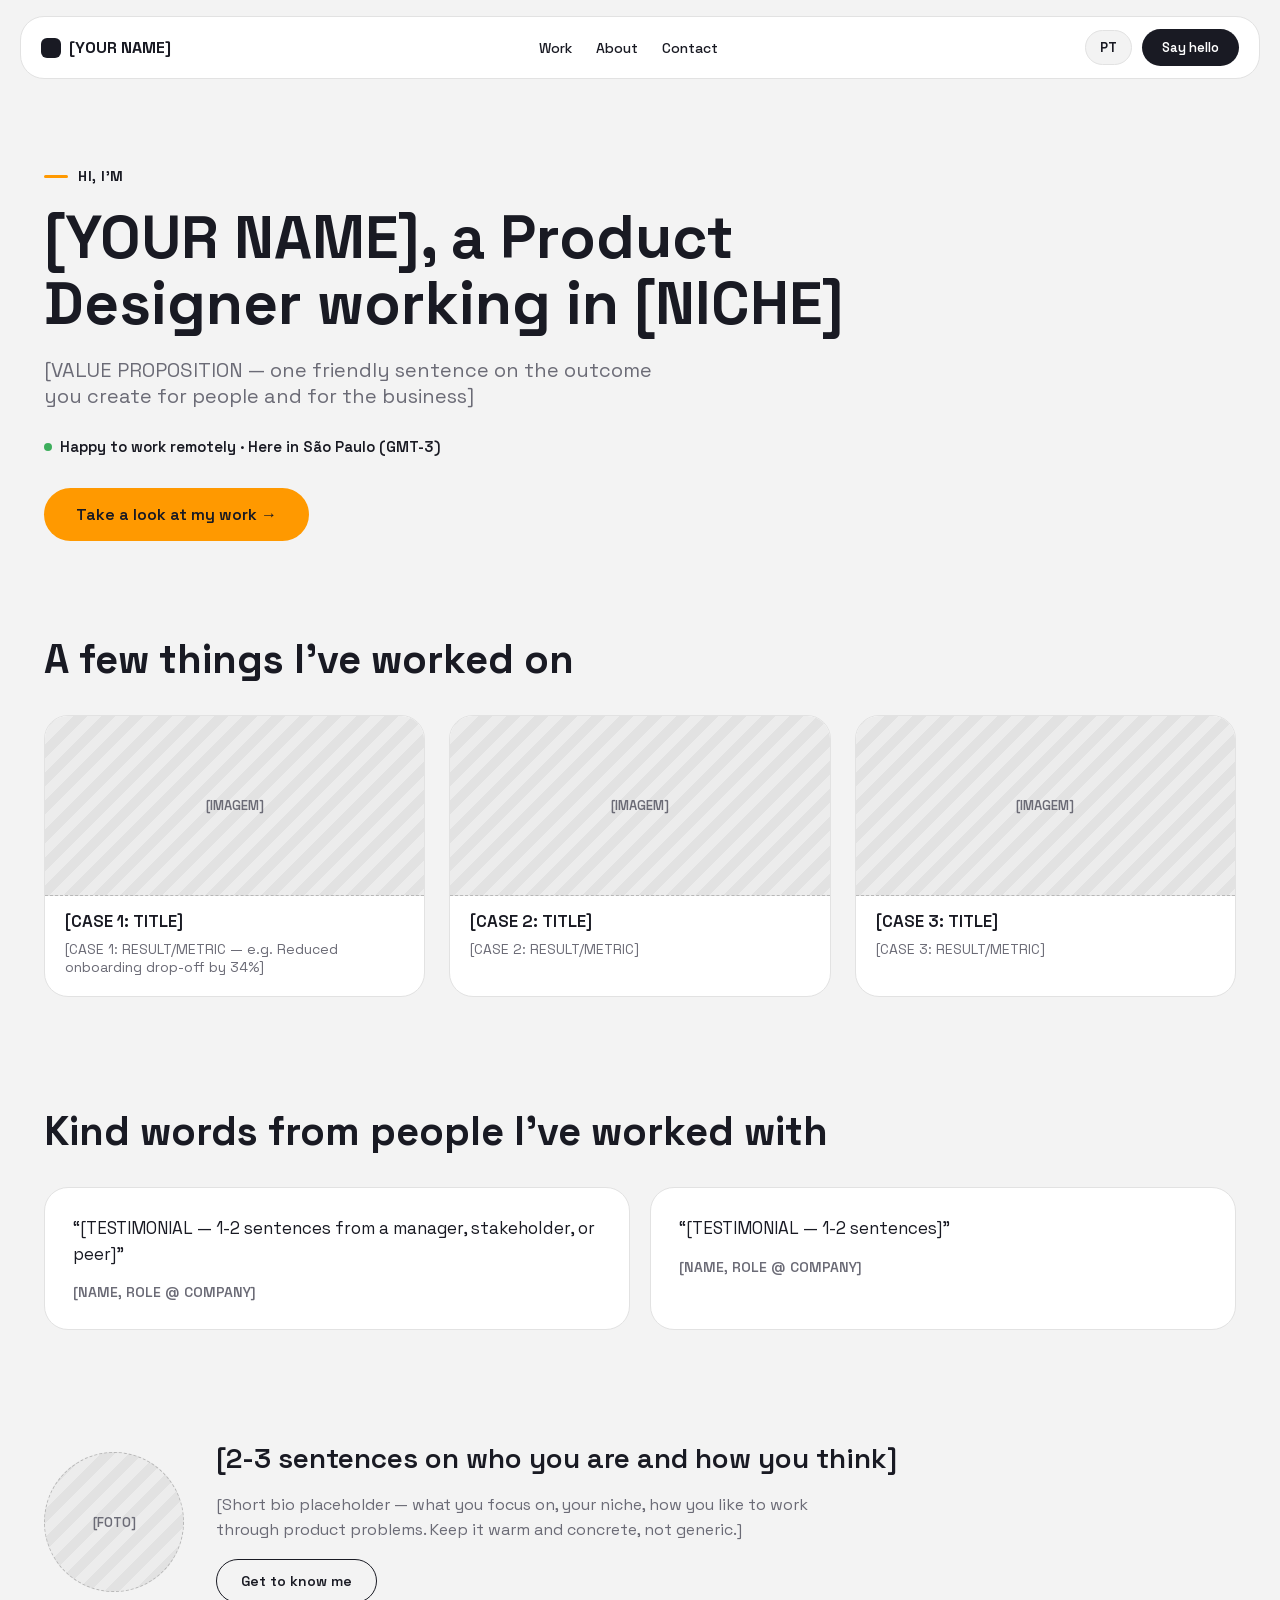
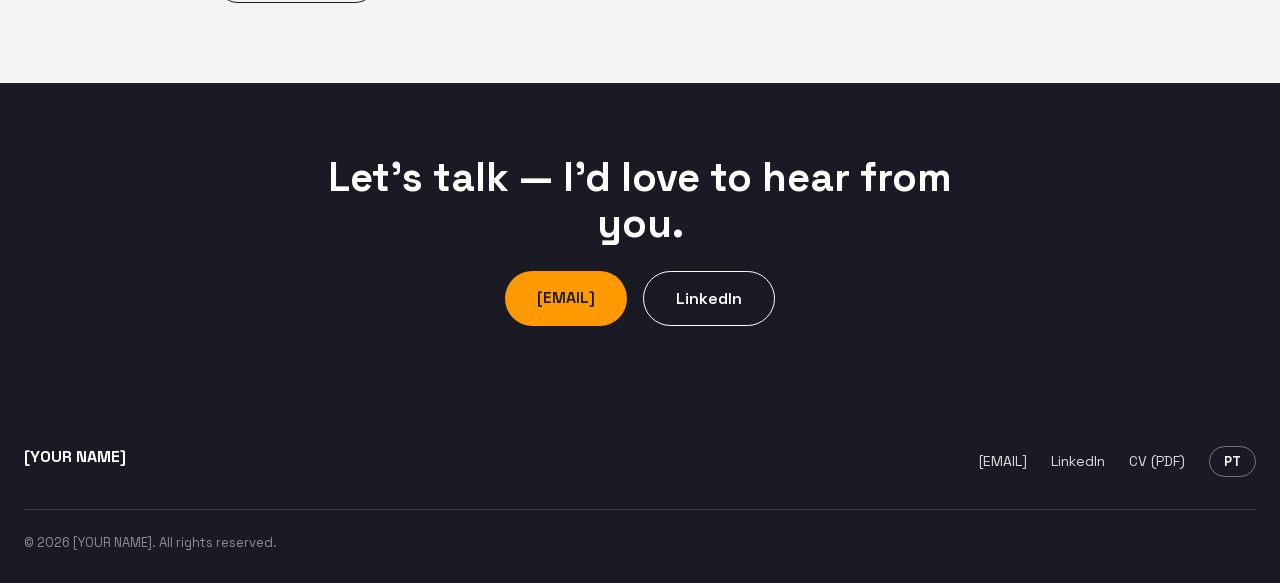
==== index.html @ 9827d55c "Cria o site do portfólio: Home, Work, About, Case Study e Contact Site bilíngue (EN/PT) em HTML/CSS/" ====
<!-- @dsCard group="Pages" -->
<!DOCTYPE html>
<html lang="pt-BR">
<head>
<meta charset="UTF-8">
<meta name="viewport" content="width=device-width, initial-scale=1">
<meta name="description" content="[YOUR NAME] — Product Designer portfolio: case studies, decisions, and results.">
<meta property="og:type" content="website">
<meta property="og:title" content="[YOUR NAME] — Product Designer">
<meta property="og:description" content="[YOUR NAME] — Product Designer portfolio: case studies, decisions, and results.">
<link rel="icon" type="image/svg+xml" href="data:image/svg+xml,%3Csvg xmlns='http://www.w3.org/2000/svg' viewBox='0 0 32 32'%3E%3Crect width='32' height='32' rx='8' fill='%23191A23'/%3E%3C/svg%3E">
<title>Home</title>
<style>
  @font-face {
    font-family: 'Space Grotesk';
    font-style: normal;
    font-weight: 300 700;
    font-display: swap;
    src: url('fonts/SpaceGrotesk-Variable.woff2') format('woff2');
  }
  @font-face {
    font-family: 'Material Symbols Rounded';
    font-style: normal;
    font-weight: 400;
    font-display: swap;
    src: url('fonts/MaterialSymbolsRounded-Outline.woff2') format('woff2');
  }
  .material-symbols-rounded {
    font-family: 'Material Symbols Rounded'; font-weight: normal; font-style: normal;
    display: inline-block; line-height: 1; letter-spacing: normal; text-transform: none;
    white-space: nowrap; word-wrap: normal; direction: ltr; vertical-align: middle;
  }
  :root {
    --color-accent: #FF9900;
    --color-accent-hover: #E68A00;
    --color-dark: #191A23;
    --color-dark-soft: #2B2C38;
    --color-light: #F3F3F3;
    --color-white: #FFFFFF;
    --color-text: #191A23;
    --color-text-muted: #6B6B76;
    --color-border: #E2E2E2;
    --color-success: #3DAE5C;
    --font-family: 'Space Grotesk', sans-serif;

    --text-h1: 700 60px/1.1 var(--font-family);
    --text-h2: 700 40px/1.15 var(--font-family);
    --text-h3: 600 28px/1.2 var(--font-family);
    --text-h4: 600 20px/1.3 var(--font-family);
    --text-h1-mobile: 700 32px/1.15 var(--font-family);
    --text-h2-mobile: 700 28px/1.2 var(--font-family);

    --radius-md: 14px;
    --radius-lg: 24px;
    --radius-full: 999px;

    --shadow-sm: 0 2px 8px rgba(25, 26, 35, 0.06);
    --shadow-md: 0 8px 24px rgba(25, 26, 35, 0.1);
    --shadow-lg: 0 16px 40px rgba(25, 26, 35, 0.16);

    --duration-fast: 120ms;
    --duration-base: 220ms;
    --ease-out: cubic-bezier(0.16, 1, 0.3, 1);
    --ease-in-out: cubic-bezier(0.65, 0, 0.35, 1);
  }
  * { box-sizing: border-box; }
  body { margin: 0; font-family: var(--font-family); color: var(--color-text); background: var(--color-light); -webkit-font-smoothing: antialiased; }
  a { color: var(--color-dark); }
  a:hover { color: var(--color-dark-soft); text-decoration-line: underline; text-decoration-thickness: 2px; text-underline-offset: 3px; text-decoration-color: var(--color-accent); }
  a:focus-visible, button:focus-visible { outline: 2px solid var(--color-accent); outline-offset: 2px; }

  .skip-link {
    position: absolute; left: -9999px; top: 0; z-index: 999;
    background: var(--color-accent); color: var(--color-dark);
    padding: 12px 20px; font-weight: 700; border-radius: 0 0 12px 0;
  }
  .skip-link:focus { left: 0; }

  #root { min-height: 100vh; }

  .site-header { position: sticky; top: 0; z-index: 50; padding: 16px 20px 0; background: var(--color-light); }
  .navbar {
    display: flex; align-items: center; justify-content: space-between; flex-wrap: wrap; gap: 12px;
    max-width: 1240px; margin: 0 auto; padding: 12px 20px; border-radius: var(--radius-lg);
    border: 1px solid var(--color-border); background: var(--color-white);
  }
  .logo { font-weight: 700; font-size: 16px; text-decoration: none; display: flex; align-items: center; gap: 8px; color: var(--color-dark); }
  .logo:hover { color: var(--color-dark); text-decoration: none; }
  .logo-mark { width: 20px; height: 20px; background: var(--color-dark); border-radius: 6px; display: inline-block; }
  .nav-links { display: flex; flex-wrap: wrap; gap: 24px; list-style: none; margin: 0; padding: 0; }
  .nav-links a { text-decoration: none; font-size: 14px; font-weight: 500; color: var(--color-text); }
  .navbar-actions { display: flex; align-items: center; gap: 10px; }
  .lang-toggle {
    background: var(--color-light); border: 1px solid var(--color-border); color: var(--color-dark);
    font-weight: 700; font-size: 13px; padding: 8px 14px; border-radius: var(--radius-full);
    cursor: pointer; font-family: var(--font-family);
    transition: background-color var(--duration-fast) var(--ease-out), transform var(--duration-fast) var(--ease-out), box-shadow var(--duration-fast) var(--ease-out);
  }
  .lang-toggle:hover { background: var(--color-border); transform: translateY(-2px); box-shadow: var(--shadow-md); }
  .lang-toggle:active { transform: translateY(0) scale(0.97); box-shadow: var(--shadow-sm); }
  .cta-btn {
    background: var(--color-dark); color: var(--color-white); font-weight: 600; font-size: 13px;
    padding: 10px 20px; border-radius: var(--radius-full); text-decoration: none; white-space: nowrap;
    transition: background-color var(--duration-fast) var(--ease-out), transform var(--duration-fast) var(--ease-out), box-shadow var(--duration-fast) var(--ease-out);
  }
  .cta-btn:hover { background: var(--color-dark-soft); transform: translateY(-2px); box-shadow: var(--shadow-md); color: var(--color-white); text-decoration: none; }
  .cta-btn:active { transform: translateY(0) scale(0.97); box-shadow: var(--shadow-sm); }

  .menu-btn {
    display: flex; align-items: center; justify-content: center; width: 36px; height: 36px;
    border-radius: var(--radius-full); border: none; background: var(--color-light); cursor: pointer;
    transition: background-color var(--duration-fast) var(--ease-out), transform var(--duration-fast) var(--ease-out);
  }
  .menu-btn:hover { background: var(--color-border); transform: translateY(-2px); }
  .menu-btn:active { transform: translateY(0) scale(0.97); }
  .menu-btn .material-symbols-rounded { font-size: 22px; }
  .navbar-actions .menu-btn { display: none; }

  .mobile-drawer {
    position: fixed; inset: 0; background: var(--color-white); z-index: 200;
    display: flex; flex-direction: column; padding: 20px;
    transform: translateY(-100%);
    transition: transform var(--duration-base) var(--ease-in-out);
  }
  .mobile-drawer.is-open { transform: translateY(0); }
  .mobile-drawer-head {
    display: flex; align-items: center; justify-content: space-between;
    padding-bottom: 16px; margin-bottom: 12px; border-bottom: 1px solid var(--color-border);
  }
  .mobile-drawer-links { display: flex; flex-direction: column; gap: 2px; }
  .mobile-drawer-links a {
    text-decoration: none; color: var(--color-text); font-size: 18px; font-weight: 600;
    padding: 14px 10px; border-radius: var(--radius-md); transition: background-color var(--duration-fast) var(--ease-out);
  }
  .mobile-drawer-links a:hover { background: var(--color-light); text-decoration: none; color: var(--color-text); }
  .mobile-drawer-links a.active { color: var(--color-accent); }
  .mobile-drawer-lang { align-self: flex-start; margin: 14px 10px 0; }
  .mobile-drawer-cta { margin-top: auto; text-align: center; }

  .ph-box {
    background: repeating-linear-gradient(135deg, #e2e2e2 0 10px, #ececec 10px 20px);
    border: 1px dashed #b8b8b8; color: var(--color-text-muted);
    display: flex; align-items: center; justify-content: center; text-align: center;
    font-size: 13px; font-weight: 600; border-radius: var(--radius-md);
  }

  .hero-section { max-width: 1240px; margin: 0 auto; padding: 88px 24px 64px; display: grid; gap: 20px; }
  .hero-kicker { margin: 0; color: var(--color-dark); font-weight: 700; font-size: 14px; letter-spacing: .04em; text-transform: uppercase; display: flex; align-items: center; gap: 10px; }
  .hero-kicker-bar { width: 24px; height: 3px; border-radius: var(--radius-full); background: var(--color-accent); display: inline-block; }
  .hero-title { margin: 0; font: var(--text-h1); max-width: 820px; }
  .hero-value { margin: 0; font: var(--text-h4); color: var(--color-text-muted); font-weight: 400; max-width: 640px; }
  .hero-availability { margin: 8px 0 0; font-size: 15px; font-weight: 600; color: var(--color-dark); display: flex; align-items: center; gap: 8px; }
  .hero-dot { width: 8px; height: 8px; border-radius: var(--radius-full); background: var(--color-success); display: inline-block; }
  .hero-cta-wrap { margin-top: 12px; }
  .hero-cta {
    display: inline-flex; align-items: center; gap: 8px; background: var(--color-accent); color: var(--color-dark);
    font-weight: 600; font-size: 16px; padding: 16px 32px; border-radius: var(--radius-full); text-decoration: none;
    transition: background-color var(--duration-fast) var(--ease-out), transform var(--duration-fast) var(--ease-out), box-shadow var(--duration-fast) var(--ease-out);
  }
  .hero-cta:hover { background: var(--color-accent-hover); transform: translateY(-2px); box-shadow: var(--shadow-md); color: var(--color-dark); text-decoration: none; }
  .hero-cta:active { transform: translateY(0) scale(0.97); box-shadow: var(--shadow-sm); }

  .section { max-width: 1240px; margin: 0 auto; padding: 32px 24px 80px; }
  .section h2 { font: var(--text-h2); margin: 0 0 32px; }

  .cases-grid { display: grid; grid-template-columns: repeat(auto-fit, minmax(280px, 1fr)); gap: 24px; }
  .case-card {
    text-decoration: none; color: var(--color-dark); display: flex; flex-direction: column; gap: 14px;
    background: var(--color-white); border: 1px solid var(--color-border); border-radius: var(--radius-lg);
    overflow: hidden; padding-bottom: 20px;
    transition: transform var(--duration-base) var(--ease-out), box-shadow var(--duration-base) var(--ease-out);
  }
  .case-card:hover { transform: translateY(-6px); box-shadow: var(--shadow-lg); text-decoration: none; color: var(--color-dark); }
  .case-card .ph-box { height: 180px; border-radius: 20px 20px 0 0; border-width: 0 0 1px 0; }
  .case-card-body { padding: 0 20px; display: flex; flex-direction: column; gap: 8px; }
  .case-card-title { font-size: 17px; font-weight: 600; }
  .case-card-result { font-size: 14px; color: var(--color-text-muted); }

  .skel { border-radius: 8px; background: linear-gradient(90deg, var(--color-light) 25%, #ebebeb 37%, var(--color-light) 63%); background-size: 400% 100%; animation: shimmer 1.4s ease infinite; }
  @keyframes shimmer { 0% { background-position: 100% 50%; } 100% { background-position: 0 50%; } }
  .skeleton-card { background: var(--color-white); border: 1px solid var(--color-border); border-radius: var(--radius-lg); overflow: hidden; padding-bottom: 20px; }
  .skeleton-card .skel-cover { height: 180px; border-radius: 0; }
  .skeleton-card-body { padding: 18px 20px 0; display: flex; flex-direction: column; gap: 10px; }
  .skeleton-card .skel-line-1 { height: 13px; width: 60%; }
  .skeleton-card .skel-line-2 { height: 10px; width: 90%; }

  .proof-grid { display: grid; grid-template-columns: repeat(auto-fit, minmax(280px, 1fr)); gap: 20px; }
  .testimonial {
    margin: 0; background: var(--color-white); border: 1px solid var(--color-border); border-radius: var(--radius-lg);
    padding: 28px; display: flex; flex-direction: column; gap: 16px;
  }
  .testimonial p { margin: 0; font-size: 17px; line-height: 1.5; font-style: normal; }
  .testimonial footer { font-size: 14px; color: var(--color-text-muted); font-weight: 600; }

  .about-strip { display: grid; grid-template-columns: auto 1fr; gap: 32px; align-items: center; }
  .about-strip-photo { width: 140px; height: 140px; border-radius: var(--radius-full); flex-shrink: 0; }
  .about-strip-content { display: flex; flex-direction: column; gap: 16px; }
  .about-strip-content h2 { font: var(--text-h3); margin: 0; }
  .about-strip-content p { margin: 0; font-size: 16px; line-height: 1.6; color: var(--color-text-muted); max-width: 640px; }
  .about-strip-cta {
    align-self: flex-start; background: transparent; color: var(--color-dark); border: 1.5px solid var(--color-dark);
    font-weight: 600; font-size: 14px; padding: 12px 24px; border-radius: var(--radius-full); text-decoration: none;
    transition: background-color var(--duration-fast) var(--ease-out), color var(--duration-fast) var(--ease-out), transform var(--duration-fast) var(--ease-out), box-shadow var(--duration-fast) var(--ease-out);
  }
  .about-strip-cta:hover { text-decoration: none; color: var(--color-white); background: var(--color-dark); transform: translateY(-2px); box-shadow: var(--shadow-md); }
  .about-strip-cta:active { transform: translateY(0) scale(0.97); box-shadow: var(--shadow-sm); }

  .final-cta { background: var(--color-dark); color: var(--color-white); padding: 72px 24px; text-align: center; }
  .final-cta-inner { max-width: 640px; margin: 0 auto; display: flex; flex-direction: column; gap: 24px; align-items: center; }
  .final-cta h2 { font: var(--text-h2); margin: 0; }
  .final-cta-actions { display: flex; flex-wrap: wrap; gap: 16px; justify-content: center; }
  .final-cta-email {
    background: var(--color-accent); color: var(--color-dark); font-weight: 600; font-size: 16px;
    padding: 16px 32px; border-radius: var(--radius-full); text-decoration: none;
    transition: background-color var(--duration-fast) var(--ease-out), transform var(--duration-fast) var(--ease-out), box-shadow var(--duration-fast) var(--ease-out);
  }
  .final-cta-email:hover { background: var(--color-accent-hover); transform: translateY(-2px); box-shadow: var(--shadow-md); color: var(--color-dark); text-decoration: none; }
  .final-cta-email:active { transform: translateY(0) scale(0.97); box-shadow: var(--shadow-sm); }
  .final-cta-linkedin {
    background: transparent; color: var(--color-white); border: 1.5px solid var(--color-white);
    font-weight: 600; font-size: 16px; padding: 16px 32px; border-radius: var(--radius-full); text-decoration: none;
    transition: background-color var(--duration-fast) var(--ease-out), color var(--duration-fast) var(--ease-out), transform var(--duration-fast) var(--ease-out), box-shadow var(--duration-fast) var(--ease-out);
  }
  .final-cta-linkedin:hover { background: var(--color-white); color: var(--color-dark); transform: translateY(-2px); box-shadow: var(--shadow-md); text-decoration: none; }
  .final-cta-linkedin:active { transform: translateY(0) scale(0.97); box-shadow: var(--shadow-sm); }

  .site-footer { background: var(--color-dark); color: rgba(255, 255, 255, .85); padding: 48px 24px 32px; }
  .footer-top { max-width: 1240px; margin: 0 auto; display: flex; flex-wrap: wrap; justify-content: space-between; gap: 24px; }
  .footer-brand { margin: 0; font-weight: 700; color: var(--color-white); }
  .footer-links { display: flex; flex-wrap: wrap; gap: 24px; align-items: center; }
  .footer-links a { color: rgba(255, 255, 255, .85); text-decoration: none; font-size: 14px; }
  .footer-lang-toggle {
    background: transparent; border: 1px solid rgba(255, 255, 255, .4); color: var(--color-white);
    font-weight: 700; font-size: 13px; padding: 6px 14px; border-radius: var(--radius-full);
    cursor: pointer; font-family: var(--font-family);
    transition: background-color var(--duration-fast) var(--ease-out), transform var(--duration-fast) var(--ease-out);
  }
  .footer-lang-toggle:hover { background: rgba(255, 255, 255, .1); transform: translateY(-2px); }
  .footer-lang-toggle:active { transform: translateY(0) scale(0.97); }
  .copyright { max-width: 1240px; margin: 32px auto 0; padding-top: 24px; border-top: 1px solid rgba(255, 255, 255, .15); font-size: 13px; color: rgba(255, 255, 255, .5); }

  @keyframes pageLoadingSlide { 0% { transform: translateX(-100%); } 100% { transform: translateX(350%); } }

  @media (max-width: 640px) {
    :root { --text-h1: var(--text-h1-mobile); --text-h2: var(--text-h2-mobile); }
    .about-strip { grid-template-columns: 1fr; }
    .about-strip-photo { width: 100%; max-width: 240px; }
    .nav-links, .navbar-actions .lang-toggle, .navbar-actions .cta-btn { display: none; }
    .navbar-actions .menu-btn { display: flex; }
  }
  @media (prefers-reduced-motion: reduce) {
    * { transition: none !important; animation: none !important; }
  }
</style>
</head>
<body>
<a href="#main" class="skip-link" id="skipLink">Skip to content</a>
<noscript>
  <div style="max-width:640px;margin:80px auto;padding:0 24px;text-align:center;font-family:'Space Grotesk',sans-serif;">
    <p style="font-size:18px;font-weight:600;margin:0 0 8px;color:#191A23;">This page needs JavaScript to show its content. · Esta página precisa de JavaScript para mostrar o conteúdo.</p>
    <p style="font-size:15px;margin:0;color:#6B6B76;">Please enable JavaScript in your browser. · Por favor, ative o JavaScript no seu navegador.</p>
  </div>
</noscript>

<div id="root">
  <header class="site-header">
    <nav aria-label="Primary" class="navbar">
      <a href="index.html" class="logo" id="brandNameNav"><span class="logo-mark"></span><span></span></a>
      <ul class="nav-links">
        <li><a href="work.html" id="navWork"></a></li>
        <li><a href="about.html" id="navAbout"></a></li>
        <li><a href="contact.html" id="navContact"></a></li>
      </ul>
      <div class="navbar-actions">
        <button class="lang-toggle" id="langToggleTop"></button>
        <a href="mailto:[EMAIL]" class="cta-btn" id="ctaTop"></a>
        <button class="menu-btn" id="menuBtn" aria-label="Open menu" aria-expanded="false" aria-controls="mobileDrawer">
          <span class="material-symbols-rounded" aria-hidden="true">menu</span>
        </button>
      </div>
    </nav>
  </header>

  <div class="mobile-drawer" id="mobileDrawer">
    <div class="mobile-drawer-head">
      <span class="logo" aria-hidden="true"><span class="logo-mark"></span><span id="drawerBrandName"></span></span>
      <button class="menu-btn" id="menuCloseBtn" aria-label="Close menu">
        <span class="material-symbols-rounded" aria-hidden="true">close</span>
      </button>
    </div>
    <nav class="mobile-drawer-links" aria-label="Primary">
      <a href="work.html" id="drawerNavWork"></a>
      <a href="about.html" id="drawerNavAbout"></a>
      <a href="contact.html" id="drawerNavContact"></a>
    </nav>
    <button class="lang-toggle mobile-drawer-lang" id="langToggleDrawer"></button>
    <a href="mailto:[EMAIL]" class="cta-btn mobile-drawer-cta" id="ctaDrawer"></a>
  </div>

  <main id="main">
    <section class="hero-section">
      <p class="hero-kicker"><span class="hero-kicker-bar" aria-hidden="true"></span><span id="heroKicker"></span></p>
      <h1 class="hero-title"><span id="heroName"></span><span aria-hidden="true">, </span><span id="heroTitle"></span></h1>
      <p class="hero-value" id="heroValue"></p>
      <p class="hero-availability"><span class="hero-dot" aria-hidden="true"></span><span id="heroAvailability"></span></p>
      <div class="hero-cta-wrap">
        <a href="work.html" class="hero-cta" id="heroCta"></a>
      </div>
    </section>

    <section class="section" aria-labelledby="featured-heading">
      <h2 id="featured-heading" data-i18n="featuredHeading"></h2>
      <div class="cases-grid" id="casesGrid" aria-busy="true"></div>
    </section>

    <section class="section" aria-labelledby="proof-heading">
      <h2 id="proof-heading" data-i18n="proofHeading"></h2>
      <div class="proof-grid" id="proofGrid"></div>
    </section>

    <section class="section about-strip" aria-labelledby="about-strip-heading">
      <div class="ph-box about-strip-photo" role="img" id="aboutStripPhoto">[FOTO]</div>
      <div class="about-strip-content">
        <h2 id="about-strip-heading" data-i18n="aboutStripHeading"></h2>
        <p data-i18n="aboutStripBody"></p>
        <a href="about.html" class="about-strip-cta" id="aboutStripCta"></a>
      </div>
    </section>

    <section class="final-cta">
      <div class="final-cta-inner">
        <h2 id="finalCtaHeading"></h2>
        <div class="final-cta-actions">
          <a href="mailto:[EMAIL]" class="final-cta-email">[EMAIL]</a>
          <a href="[LINK DO LINKEDIN]" target="_blank" rel="noopener" class="final-cta-linkedin">LinkedIn</a>
        </div>
      </div>
    </section>
  </main>

  <footer class="site-footer">
    <div class="footer-top">
      <p class="footer-brand" id="brandNameFooter"></p>
      <nav aria-label="Footer" class="footer-links">
        <a href="mailto:[EMAIL]" id="footerEmail">[EMAIL]</a>
        <a href="[LINK DO LINKEDIN]" target="_blank" rel="noopener">LinkedIn</a>
        <a href="[LINK DO CV EM PDF]" target="_blank" rel="noopener" id="footerCv"></a>
        <button class="footer-lang-toggle" id="langToggleBottom"></button>
      </nav>
    </div>
    <p class="copyright" id="copyright"></p>
  </footer>
</div>

<script src="assets/site.js"></script>
<script>
(function () {
  var COPY = {
    en: {
      skip: 'Skip to content', brandName: '[YOUR NAME]', work: 'Work', about: 'About', contact: 'Contact',
      toggle: 'PT', toggleAria: 'Switch to Portuguese', getInTouch: 'Say hello',
      heroKicker: "Hi, I'm", heroName: '[YOUR NAME]',
      heroTitle: 'a Product Designer working in [NICHE]',
      heroValue: '[VALUE PROPOSITION — one friendly sentence on the outcome you create for people and for the business]',
      availability: 'Happy to work remotely · Here in São Paulo (GMT-3)',
      ctaSeeWork: 'Take a look at my work',
      featuredHeading: "A few things I've worked on",
      proofHeading: "Kind words from people I've worked with",
      photoAlt: 'Placeholder for professional photo',
      aboutStripHeading: '[2-3 sentences on who you are and how you think]',
      aboutStripBody: '[Short bio placeholder — what you focus on, your niche, how you like to work through product problems. Keep it warm and concrete, not generic.]',
      aboutStripCta: 'Get to know me',
      finalCtaHeading: "Let's talk — I'd love to hear from you.",
      cv: 'CV (PDF)', copyright: '© 2026 [YOUR NAME]. All rights reserved.'
    },
    pt: {
      skip: 'Ir para o conteúdo', brandName: '[SEU NOME]', work: 'Trabalhos', about: 'Sobre', contact: 'Contato',
      toggle: 'EN', toggleAria: 'Mudar para inglês', getInTouch: 'Vamos conversar',
      heroKicker: 'Oi, eu sou', heroName: '[SEU NOME]',
      heroTitle: 'Product Designer atuando em [NICHO]',
      heroValue: '[PROPOSTA DE VALOR — uma frase leve sobre o resultado que você gera para as pessoas e para o negócio]',
      availability: 'Trabalho remoto, sem problema · Aqui de São Paulo (GMT-3)',
      ctaSeeWork: 'Dá uma olhada nos projetos',
      featuredHeading: 'Alguns projetos que fiz',
      proofHeading: 'O que dizem quem trabalhou comigo',
      photoAlt: 'Placeholder para foto profissional',
      aboutStripHeading: '[2-3 frases sobre quem você é e como você pensa]',
      aboutStripBody: '[Placeholder de bio curta — seu foco, seu nicho, como você gosta de resolver problemas de produto. Escreva de forma calorosa e concreta, sem clichê.]',
      aboutStripCta: 'Me conheça melhor',
      finalCtaHeading: 'Vamos conversar? Vou gostar de te ouvir.',
      cv: 'CV (PDF)', copyright: '© 2026 [SEU NOME]. Todos os direitos reservados.'
    }
  };

  var CASES = {
    en: [
      { href: 'case-study.html?case=1', title: '[CASE 1: TITLE]', result: '[CASE 1: RESULT/METRIC — e.g. Reduced onboarding drop-off by 34%]', imgAlt: 'Placeholder cover image for case study 1' },
      { href: 'case-study.html?case=2', title: '[CASE 2: TITLE]', result: '[CASE 2: RESULT/METRIC]', imgAlt: 'Placeholder cover image for case study 2' },
      { href: 'case-study.html?case=3', title: '[CASE 3: TITLE]', result: '[CASE 3: RESULT/METRIC]', imgAlt: 'Placeholder cover image for case study 3' }
    ],
    pt: [
      { href: 'case-study.html?case=1', title: '[CASE 1: TÍTULO]', result: '[CASE 1: RESULTADO/MÉTRICA — ex.: Reduziu abandono no onboarding em 34%]', imgAlt: 'Placeholder da imagem de capa do case 1' },
      { href: 'case-study.html?case=2', title: '[CASE 2: TÍTULO]', result: '[CASE 2: RESULTADO/MÉTRICA]', imgAlt: 'Placeholder da imagem de capa do case 2' },
      { href: 'case-study.html?case=3', title: '[CASE 3: TÍTULO]', result: '[CASE 3: RESULTADO/MÉTRICA]', imgAlt: 'Placeholder da imagem de capa do case 3' }
    ]
  };

  var TESTIMONIALS = {
    en: [
      { quote: '[TESTIMONIAL — 1-2 sentences from a manager, stakeholder, or peer]', author: '[NAME, ROLE @ COMPANY]' },
      { quote: '[TESTIMONIAL — 1-2 sentences]', author: '[NAME, ROLE @ COMPANY]' }
    ],
    pt: [
      { quote: '[DEPOIMENTO — 1-2 frases de um gestor, stakeholder ou par]', author: '[NOME, CARGO @ EMPRESA]' },
      { quote: '[DEPOIMENTO — 1-2 frases]', author: '[NOME, CARGO @ EMPRESA]' }
    ]
  };

  var state = { lang: SiteCraft.detectLang(), loading: true };

  var els = Object.assign(SiteCraft.queryChromeEls(), {
    heroKicker: document.getElementById('heroKicker'),
    heroName: document.getElementById('heroName'),
    heroTitle: document.getElementById('heroTitle'),
    heroValue: document.getElementById('heroValue'),
    heroAvailability: document.getElementById('heroAvailability'),
    heroCta: document.getElementById('heroCta'),
    casesGrid: document.getElementById('casesGrid'),
    proofGrid: document.getElementById('proofGrid'),
    aboutStripPhoto: document.getElementById('aboutStripPhoto'),
    aboutStripCta: document.getElementById('aboutStripCta'),
    finalCtaHeading: document.getElementById('finalCtaHeading')
  });
  var i18nEls = document.querySelectorAll('[data-i18n]');

  function renderCasesGrid() {
    var grid = els.casesGrid;
    grid.innerHTML = '';
    if (state.loading) {
      grid.setAttribute('aria-busy', 'true');
      for (var i = 0; i < 3; i++) {
        var card = document.createElement('div');
        card.className = 'skeleton-card';
        card.setAttribute('aria-hidden', 'true');
        card.innerHTML = '<div class="skel skel-cover"></div><div class="skeleton-card-body"><div class="skel skel-line-1"></div><div class="skel skel-line-2"></div></div>';
        grid.appendChild(card);
      }
      return;
    }
    grid.setAttribute('aria-busy', 'false');
    CASES[state.lang].forEach(function (c) {
      var a = document.createElement('a');
      a.className = 'case-card';
      a.href = c.href;
      a.innerHTML = '<div class="ph-box" role="img" data-hero="true" aria-label="' + c.imgAlt + '">[IMAGEM]</div>' +
        '<div class="case-card-body"><span class="case-card-title">' + c.title + '</span><span class="case-card-result">' + c.result + '</span></div>';
      grid.appendChild(a);
    });
  }

  function render() {
    var L = COPY[state.lang];
    document.documentElement.lang = state.lang === 'pt' ? 'pt-BR' : 'en';
    document.title = L.heroName + ' — ' + L.heroTitle;

    SiteCraft.renderChrome(els, L);

    els.heroKicker.textContent = L.heroKicker;
    els.heroName.textContent = L.heroName;
    els.heroTitle.textContent = L.heroTitle;
    els.heroValue.textContent = L.heroValue;
    els.heroAvailability.textContent = L.availability;
    els.heroCta.textContent = L.ctaSeeWork + ' →';

    els.aboutStripPhoto.setAttribute('aria-label', L.photoAlt);
    els.aboutStripCta.textContent = L.aboutStripCta;
    els.finalCtaHeading.textContent = L.finalCtaHeading;

    i18nEls.forEach(function (el) { el.textContent = L[el.getAttribute('data-i18n')]; });

    renderCasesGrid();

    els.proofGrid.innerHTML = '';
    TESTIMONIALS[state.lang].forEach(function (t) {
      var bq = document.createElement('blockquote');
      bq.className = 'testimonial';
      bq.innerHTML = '<p>“' + t.quote + '”</p><footer>' + t.author + '</footer>';
      els.proofGrid.appendChild(bq);
    });
  }

  function toggleLang() {
    state.lang = state.lang === 'pt' ? 'en' : 'pt';
    SiteCraft.setLang(state.lang);
    render();
  }
  SiteCraft.wireLangToggle(els, toggleLang);
  SiteCraft.wireDrawer(els);

  render();
  setTimeout(function () { state.loading = false; render(); }, 320);

  SiteCraft.initPageTransitions();
  SiteCraft.fadeInRoot(document.getElementById('root'));
})();
</script>
</body>
</html>
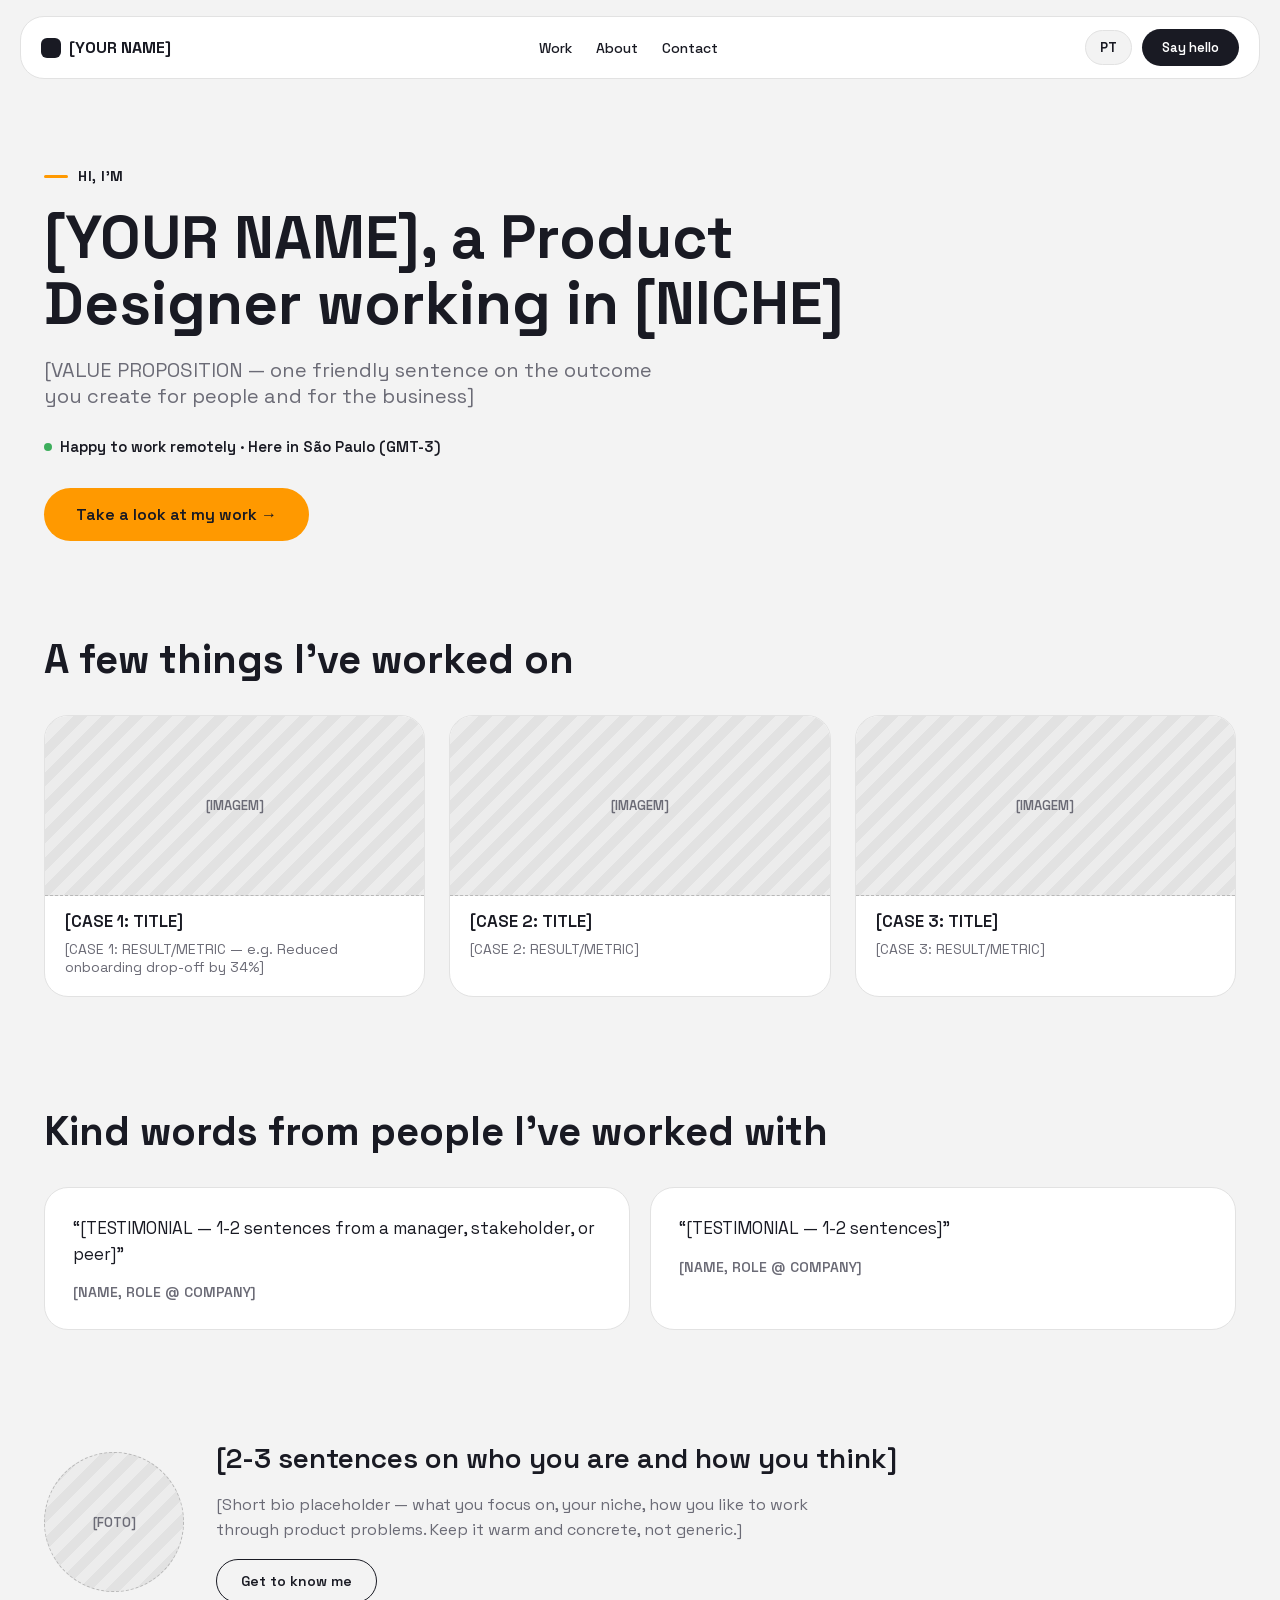
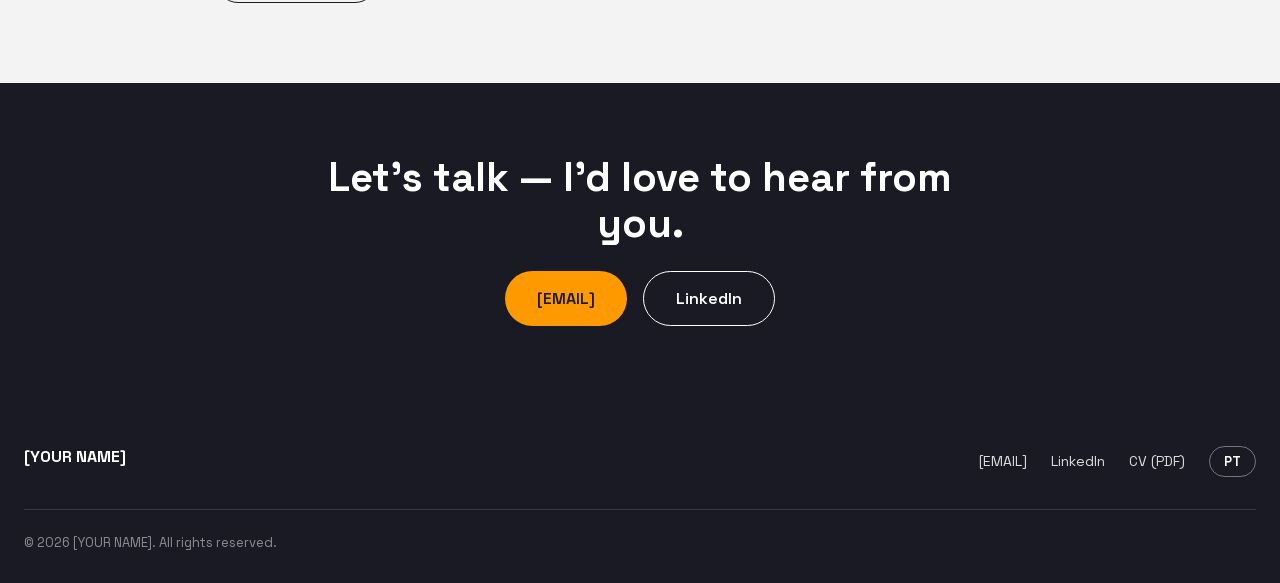
==== commit 6f99fb48: "Migrate navigation and buttons to consume maomao-ds components Renames .cta-btn/.mobile-drawer-cta t" ====
--- a/index.html
+++ b/index.html
@@ -10,6 +10,8 @@
 <meta property="og:description" content="[YOUR NAME] — Product Designer portfolio: case studies, decisions, and results.">
 <link rel="icon" type="image/svg+xml" href="data:image/svg+xml,%3Csvg xmlns='http://www.w3.org/2000/svg' viewBox='0 0 32 32'%3E%3Crect width='32' height='32' rx='8' fill='%23191A23'/%3E%3C/svg%3E">
 <title>Home</title>
+<link rel="stylesheet" href="assets/ds-tokens.css">
+<link rel="stylesheet" href="assets/ds-components.css">
 <style>
   @font-face {
     font-family: 'Space Grotesk';
@@ -79,16 +81,18 @@
   #root { min-height: 100vh; }
 
   .site-header { position: sticky; top: 0; z-index: 50; padding: 16px 20px 0; background: var(--color-light); }
+  /* Nav/botoes: base vem de assets/ds-components.css (.navbar/.logo/.logo-mark/.nav-links/
+     .nav-cta/.menu-btn/.mobile-drawer*); aqui so o que difere do componente do DS. */
   .navbar {
-    display: flex; align-items: center; justify-content: space-between; flex-wrap: wrap; gap: 12px;
+    flex-wrap: wrap; gap: 12px;
     max-width: 1240px; margin: 0 auto; padding: 12px 20px; border-radius: var(--radius-lg);
-    border: 1px solid var(--color-border); background: var(--color-white);
-  }
-  .logo { font-weight: 700; font-size: 16px; text-decoration: none; display: flex; align-items: center; gap: 8px; color: var(--color-dark); }
+    background: var(--color-white);
+  }
+  .logo { text-decoration: none; color: var(--color-dark); }
   .logo:hover { color: var(--color-dark); text-decoration: none; }
-  .logo-mark { width: 20px; height: 20px; background: var(--color-dark); border-radius: 6px; display: inline-block; }
-  .nav-links { display: flex; flex-wrap: wrap; gap: 24px; list-style: none; margin: 0; padding: 0; }
-  .nav-links a { text-decoration: none; font-size: 14px; font-weight: 500; color: var(--color-text); }
+  .logo-mark { display: inline-block; }
+  .nav-links { flex-wrap: wrap; gap: 24px; margin: 0; padding: 0; }
+  .nav-links a.active { font-weight: 700; color: var(--color-dark); box-shadow: inset 0 -3px 0 0 var(--color-accent); }
   .navbar-actions { display: flex; align-items: center; gap: 10px; }
   .lang-toggle {
     background: var(--color-light); border: 1px solid var(--color-border); color: var(--color-dark);
@@ -98,44 +102,20 @@
   }
   .lang-toggle:hover { background: var(--color-border); transform: translateY(-2px); box-shadow: var(--shadow-md); }
   .lang-toggle:active { transform: translateY(0) scale(0.97); box-shadow: var(--shadow-sm); }
-  .cta-btn {
-    background: var(--color-dark); color: var(--color-white); font-weight: 600; font-size: 13px;
-    padding: 10px 20px; border-radius: var(--radius-full); text-decoration: none; white-space: nowrap;
-    transition: background-color var(--duration-fast) var(--ease-out), transform var(--duration-fast) var(--ease-out), box-shadow var(--duration-fast) var(--ease-out);
-  }
-  .cta-btn:hover { background: var(--color-dark-soft); transform: translateY(-2px); box-shadow: var(--shadow-md); color: var(--color-white); text-decoration: none; }
-  .cta-btn:active { transform: translateY(0) scale(0.97); box-shadow: var(--shadow-sm); }
-
-  .menu-btn {
-    display: flex; align-items: center; justify-content: center; width: 36px; height: 36px;
-    border-radius: var(--radius-full); border: none; background: var(--color-light); cursor: pointer;
-    transition: background-color var(--duration-fast) var(--ease-out), transform var(--duration-fast) var(--ease-out);
-  }
-  .menu-btn:hover { background: var(--color-border); transform: translateY(-2px); }
+  .nav-cta { white-space: nowrap; transition: background-color var(--duration-fast) var(--ease-out), transform var(--duration-fast) var(--ease-out), box-shadow var(--duration-fast) var(--ease-out); }
+  .nav-cta:hover { transform: translateY(-2px); box-shadow: var(--shadow-md); text-decoration: none; }
+  .nav-cta:active { transform: translateY(0) scale(0.97); box-shadow: var(--shadow-sm); }
+
+  .menu-btn { transition: background-color var(--duration-fast) var(--ease-out), transform var(--duration-fast) var(--ease-out); }
+  .menu-btn:hover { transform: translateY(-2px); }
   .menu-btn:active { transform: translateY(0) scale(0.97); }
   .menu-btn .material-symbols-rounded { font-size: 22px; }
   .navbar-actions .menu-btn { display: none; }
 
-  .mobile-drawer {
-    position: fixed; inset: 0; background: var(--color-white); z-index: 200;
-    display: flex; flex-direction: column; padding: 20px;
-    transform: translateY(-100%);
-    transition: transform var(--duration-base) var(--ease-in-out);
-  }
-  .mobile-drawer.is-open { transform: translateY(0); }
-  .mobile-drawer-head {
-    display: flex; align-items: center; justify-content: space-between;
-    padding-bottom: 16px; margin-bottom: 12px; border-bottom: 1px solid var(--color-border);
-  }
-  .mobile-drawer-links { display: flex; flex-direction: column; gap: 2px; }
-  .mobile-drawer-links a {
-    text-decoration: none; color: var(--color-text); font-size: 18px; font-weight: 600;
-    padding: 14px 10px; border-radius: var(--radius-md); transition: background-color var(--duration-fast) var(--ease-out);
-  }
-  .mobile-drawer-links a:hover { background: var(--color-light); text-decoration: none; color: var(--color-text); }
-  .mobile-drawer-links a.active { color: var(--color-accent); }
+  .mobile-drawer { position: fixed; inset: 0; z-index: 200; padding: 20px; }
+  .mobile-drawer-links a { font-size: 18px; border-radius: var(--radius-md); }
+  .mobile-drawer-links a:hover { text-decoration: none; color: var(--color-text); }
   .mobile-drawer-lang { align-self: flex-start; margin: 14px 10px 0; }
-  .mobile-drawer-cta { margin-top: auto; text-align: center; }
 
   .ph-box {
     background: repeating-linear-gradient(135deg, #e2e2e2 0 10px, #ececec 10px 20px);
@@ -152,13 +132,9 @@
   .hero-availability { margin: 8px 0 0; font-size: 15px; font-weight: 600; color: var(--color-dark); display: flex; align-items: center; gap: 8px; }
   .hero-dot { width: 8px; height: 8px; border-radius: var(--radius-full); background: var(--color-success); display: inline-block; }
   .hero-cta-wrap { margin-top: 12px; }
-  .hero-cta {
-    display: inline-flex; align-items: center; gap: 8px; background: var(--color-accent); color: var(--color-dark);
-    font-weight: 600; font-size: 16px; padding: 16px 32px; border-radius: var(--radius-full); text-decoration: none;
-    transition: background-color var(--duration-fast) var(--ease-out), transform var(--duration-fast) var(--ease-out), box-shadow var(--duration-fast) var(--ease-out);
-  }
-  .hero-cta:hover { background: var(--color-accent-hover); transform: translateY(-2px); box-shadow: var(--shadow-md); color: var(--color-dark); text-decoration: none; }
-  .hero-cta:active { transform: translateY(0) scale(0.97); box-shadow: var(--shadow-sm); }
+  /* .hero-cta = .btn .btn-lg .btn-accent do DS; so falta o reset de sublinhado (e' um <a>) */
+  .hero-cta { text-decoration: none; }
+  .hero-cta:hover { text-decoration: none; }
 
   .section { max-width: 1240px; margin: 0 auto; padding: 32px 24px 80px; }
   .section h2 { font: var(--text-h2); margin: 0 0 32px; }
@@ -197,32 +173,21 @@
   .about-strip-content { display: flex; flex-direction: column; gap: 16px; }
   .about-strip-content h2 { font: var(--text-h3); margin: 0; }
   .about-strip-content p { margin: 0; font-size: 16px; line-height: 1.6; color: var(--color-text-muted); max-width: 640px; }
-  .about-strip-cta {
-    align-self: flex-start; background: transparent; color: var(--color-dark); border: 1.5px solid var(--color-dark);
-    font-weight: 600; font-size: 14px; padding: 12px 24px; border-radius: var(--radius-full); text-decoration: none;
-    transition: background-color var(--duration-fast) var(--ease-out), color var(--duration-fast) var(--ease-out), transform var(--duration-fast) var(--ease-out), box-shadow var(--duration-fast) var(--ease-out);
-  }
-  .about-strip-cta:hover { text-decoration: none; color: var(--color-white); background: var(--color-dark); transform: translateY(-2px); box-shadow: var(--shadow-md); }
-  .about-strip-cta:active { transform: translateY(0) scale(0.97); box-shadow: var(--shadow-sm); }
+  /* .about-strip-cta = .btn .btn-md .btn-outline do DS */
+  .about-strip-cta { align-self: flex-start; text-decoration: none; }
+  .about-strip-cta:hover { text-decoration: none; }
 
   .final-cta { background: var(--color-dark); color: var(--color-white); padding: 72px 24px; text-align: center; }
   .final-cta-inner { max-width: 640px; margin: 0 auto; display: flex; flex-direction: column; gap: 24px; align-items: center; }
   .final-cta h2 { font: var(--text-h2); margin: 0; }
   .final-cta-actions { display: flex; flex-wrap: wrap; gap: 16px; justify-content: center; }
-  .final-cta-email {
-    background: var(--color-accent); color: var(--color-dark); font-weight: 600; font-size: 16px;
-    padding: 16px 32px; border-radius: var(--radius-full); text-decoration: none;
-    transition: background-color var(--duration-fast) var(--ease-out), transform var(--duration-fast) var(--ease-out), box-shadow var(--duration-fast) var(--ease-out);
-  }
-  .final-cta-email:hover { background: var(--color-accent-hover); transform: translateY(-2px); box-shadow: var(--shadow-md); color: var(--color-dark); text-decoration: none; }
-  .final-cta-email:active { transform: translateY(0) scale(0.97); box-shadow: var(--shadow-sm); }
-  .final-cta-linkedin {
-    background: transparent; color: var(--color-white); border: 1.5px solid var(--color-white);
-    font-weight: 600; font-size: 16px; padding: 16px 32px; border-radius: var(--radius-full); text-decoration: none;
-    transition: background-color var(--duration-fast) var(--ease-out), color var(--duration-fast) var(--ease-out), transform var(--duration-fast) var(--ease-out), box-shadow var(--duration-fast) var(--ease-out);
-  }
-  .final-cta-linkedin:hover { background: var(--color-white); color: var(--color-dark); transform: translateY(-2px); box-shadow: var(--shadow-md); text-decoration: none; }
-  .final-cta-linkedin:active { transform: translateY(0) scale(0.97); box-shadow: var(--shadow-sm); }
+  /* .final-cta-email = .btn .btn-lg .btn-accent do DS */
+  .final-cta-email { text-decoration: none; }
+  .final-cta-email:hover { text-decoration: none; }
+  /* .final-cta-linkedin nao tem variante no DS (outline branco sobre fundo escuro);
+     usa .btn .btn-lg pela mecanica de hover/press e mantem cor propria */
+  .final-cta-linkedin { background: transparent; color: var(--color-white); border: 1.5px solid var(--color-white); text-decoration: none; }
+  .final-cta-linkedin:hover { background: var(--color-white); color: var(--color-dark); text-decoration: none; }
 
   .site-footer { background: var(--color-dark); color: rgba(255, 255, 255, .85); padding: 48px 24px 32px; }
   .footer-top { max-width: 1240px; margin: 0 auto; display: flex; flex-wrap: wrap; justify-content: space-between; gap: 24px; }
@@ -245,7 +210,7 @@
     :root { --text-h1: var(--text-h1-mobile); --text-h2: var(--text-h2-mobile); }
     .about-strip { grid-template-columns: 1fr; }
     .about-strip-photo { width: 100%; max-width: 240px; }
-    .nav-links, .navbar-actions .lang-toggle, .navbar-actions .cta-btn { display: none; }
+    .nav-links, .navbar-actions .lang-toggle, .navbar-actions .nav-cta { display: none; }
     .navbar-actions .menu-btn { display: flex; }
   }
   @media (prefers-reduced-motion: reduce) {
@@ -273,7 +238,7 @@
       </ul>
       <div class="navbar-actions">
         <button class="lang-toggle" id="langToggleTop"></button>
-        <a href="mailto:[EMAIL]" class="cta-btn" id="ctaTop"></a>
+        <a href="mailto:[EMAIL]" class="nav-cta" id="ctaTop"></a>
         <button class="menu-btn" id="menuBtn" aria-label="Open menu" aria-expanded="false" aria-controls="mobileDrawer">
           <span class="material-symbols-rounded" aria-hidden="true">menu</span>
         </button>
@@ -294,7 +259,7 @@
       <a href="contact.html" id="drawerNavContact"></a>
     </nav>
     <button class="lang-toggle mobile-drawer-lang" id="langToggleDrawer"></button>
-    <a href="mailto:[EMAIL]" class="cta-btn mobile-drawer-cta" id="ctaDrawer"></a>
+    <a href="mailto:[EMAIL]" class="nav-cta mobile-cta" id="ctaDrawer"></a>
   </div>
 
   <main id="main">
@@ -304,7 +269,7 @@
       <p class="hero-value" id="heroValue"></p>
       <p class="hero-availability"><span class="hero-dot" aria-hidden="true"></span><span id="heroAvailability"></span></p>
       <div class="hero-cta-wrap">
-        <a href="work.html" class="hero-cta" id="heroCta"></a>
+        <a href="work.html" class="btn btn-lg btn-accent hero-cta" id="heroCta"></a>
       </div>
     </section>
 
@@ -323,7 +288,7 @@
       <div class="about-strip-content">
         <h2 id="about-strip-heading" data-i18n="aboutStripHeading"></h2>
         <p data-i18n="aboutStripBody"></p>
-        <a href="about.html" class="about-strip-cta" id="aboutStripCta"></a>
+        <a href="about.html" class="btn btn-md btn-outline about-strip-cta" id="aboutStripCta"></a>
       </div>
     </section>
 
@@ -331,8 +296,8 @@
       <div class="final-cta-inner">
         <h2 id="finalCtaHeading"></h2>
         <div class="final-cta-actions">
-          <a href="mailto:[EMAIL]" class="final-cta-email">[EMAIL]</a>
-          <a href="[LINK DO LINKEDIN]" target="_blank" rel="noopener" class="final-cta-linkedin">LinkedIn</a>
+          <a href="mailto:[EMAIL]" class="btn btn-lg btn-accent final-cta-email">[EMAIL]</a>
+          <a href="[LINK DO LINKEDIN]" target="_blank" rel="noopener" class="btn btn-lg final-cta-linkedin">LinkedIn</a>
         </div>
       </div>
     </section>
--- a/assets/ds-tokens.css
+++ b/assets/ds-tokens.css
@@ -0,0 +1,58 @@
+/* Copiado de design-system/tokens.css (submodulo maomao-ds). Nao editar a mao —
+   apos "git submodule update --remote design-system", rodar:
+   Copy-Item design-system/tokens.css assets/ds-tokens.css */
+:root {
+  --color-accent: #FF9900;
+  --color-accent-hover: #E68A00;
+  --color-accent-tint: #FFF1DB;
+  --color-dark: #191A23;
+  --color-dark-soft: #2B2C38;
+  --color-light: #F3F3F3;
+  --color-white: #FFFFFF;
+  --color-text: #191A23;
+  --color-text-muted: #6B6B76;
+  --color-border: #E2E2E2;
+  --color-success: #3DAE5C;
+  --color-error: #E5484D;
+
+  --font-family: 'Space Grotesk', sans-serif;
+
+  --text-h1: 700 60px/1.1 var(--font-family);
+  --text-h2: 700 40px/1.15 var(--font-family);
+  --text-h3: 600 28px/1.2 var(--font-family);
+  --text-h4: 600 20px/1.3 var(--font-family);
+  --text-body: 400 16px/1.6 var(--font-family);
+  --text-small: 400 14px/1.5 var(--font-family);
+
+  --text-h1-mobile: 700 32px/1.15 var(--font-family);
+  --text-h2-mobile: 700 28px/1.2 var(--font-family);
+  --text-h3-mobile: 600 22px/1.25 var(--font-family);
+  --text-h4-mobile: 600 18px/1.3 var(--font-family);
+
+  --space-1: 4px;
+  --space-2: 8px;
+  --space-3: 12px;
+  --space-4: 16px;
+  --space-5: 24px;
+  --space-6: 32px;
+  --space-7: 48px;
+  --space-8: 64px;
+  --space-9: 96px;
+
+  --radius-sm: 8px;
+  --radius-md: 14px;
+  --radius-lg: 24px;
+  --radius-full: 999px;
+
+  --shadow-sm: 0 2px 8px rgba(25, 26, 35, 0.06);
+  --shadow-md: 0 8px 24px rgba(25, 26, 35, 0.1);
+  --shadow-lg: 0 16px 40px rgba(25, 26, 35, 0.16);
+
+  --duration-fast: 120ms;
+  --duration-base: 220ms;
+  --duration-slow: 400ms;
+
+  --ease-out: cubic-bezier(0.16, 1, 0.3, 1);
+  --ease-in-out: cubic-bezier(0.65, 0, 0.35, 1);
+  --ease-spring: cubic-bezier(0.34, 1.56, 0.64, 1);
+}
--- a/assets/ds-components.css
+++ b/assets/ds-components.css
@@ -0,0 +1,117 @@
+/* Extracao curada do submodulo design-system/components/*.html — copiadas a mao
+   as regras reais de componente, ignorando a "moldura" de demo de cada arquivo
+   (@font-face, :root local, *, body, h1, .group-label, .row, .device-frame etc).
+   Ao sincronizar (git submodule update --remote design-system), reconferir
+   navigation.html / buttons.html / cards.html contra este arquivo. */
+
+/* from navigation.html */
+.navbar {
+  display: flex; align-items: center; justify-content: space-between;
+  padding: 14px 24px; border-radius: 999px; border: 1px solid var(--color-border);
+}
+.logo { font-weight: 700; font-size: 16px; display: flex; align-items: center; gap: 8px; }
+.logo-mark { width: 20px; height: 20px; background: var(--color-dark); border-radius: 6px; }
+.nav-links { display: flex; gap: 28px; list-style: none; }
+.nav-links a { text-decoration: none; color: var(--color-text); font-size: 14px; font-weight: 500; transition: color var(--duration-fast) var(--ease-out); }
+.nav-links a:hover { color: var(--color-accent); }
+.nav-links a.active { color: var(--color-accent); }
+.nav-cta {
+  background: var(--color-dark); color: var(--color-white); font-weight: 600;
+  font-size: 13px; padding: 10px 20px; border-radius: 999px; text-decoration: none;
+  transition: background-color var(--duration-fast) var(--ease-out), transform var(--duration-fast) var(--ease-out);
+}
+.nav-cta:hover { background: var(--color-dark-soft); transform: translateY(-1px); }
+
+.menu-btn {
+  width: 36px; height: 36px; border-radius: 999px; border: none; background: var(--color-light);
+  display: flex; align-items: center; justify-content: center; cursor: pointer;
+  transition: background-color var(--duration-fast) var(--ease-out);
+}
+.menu-btn:hover { background: var(--color-border); }
+
+/* Nota: no catalogo do DS, .mobile-drawer usa position:absolute/inset:0 dentro de um
+   .device-frame de demonstracao. No portfolio, o drawer cobre a tela inteira, entao
+   cada pagina mantem um override local (position:fixed; inset:0; z-index mais alto)
+   por cima destas regras — isso e especifico do portfolio, nao do componente do DS. */
+.mobile-drawer {
+  background: var(--color-white);
+  display: flex; flex-direction: column; padding: 16px;
+  transform: translateY(-100%);
+  transition: transform var(--duration-base) var(--ease-in-out);
+}
+.mobile-drawer.is-open { transform: translateY(0); }
+.mobile-drawer-head {
+  display: flex; align-items: center; justify-content: space-between;
+  padding-bottom: 16px; margin-bottom: 12px; border-bottom: 1px solid var(--color-border);
+}
+.mobile-drawer-links { display: flex; flex-direction: column; gap: 2px; }
+.mobile-drawer-links a {
+  text-decoration: none; color: var(--color-text); font-size: 16px; font-weight: 600;
+  padding: 14px 10px; border-radius: 10px; transition: background-color var(--duration-fast) var(--ease-out);
+}
+.mobile-drawer-links a:hover { background: var(--color-light); }
+.mobile-drawer-links a.active { color: var(--color-accent); }
+.mobile-cta { margin-top: auto; text-align: center; }
+
+/* from buttons.html */
+.btn {
+  font-family: var(--font-family);
+  font-weight: 600;
+  border: none;
+  border-radius: 999px;
+  cursor: pointer;
+  display: inline-flex;
+  align-items: center;
+  justify-content: center;
+  gap: 8px;
+  transition: background-color var(--duration-fast) var(--ease-out),
+              color var(--duration-fast) var(--ease-out),
+              box-shadow var(--duration-fast) var(--ease-out),
+              transform var(--duration-fast) var(--ease-out);
+}
+.btn-lg { font-size: 16px; padding: 16px 32px; }
+.btn-md { font-size: 14px; padding: 12px 24px; }
+.btn-sm { font-size: 13px; padding: 8px 18px; }
+
+.btn:not(.btn-disabled):hover { box-shadow: var(--shadow-md); transform: translateY(-2px); }
+.btn:not(.btn-disabled):active { transform: translateY(0) scale(0.97); box-shadow: var(--shadow-sm); }
+.btn:focus-visible { outline: 2px solid var(--color-accent); outline-offset: 2px; }
+
+.btn-primary { background: var(--color-dark); color: var(--color-white); }
+.btn-primary:hover { background: var(--color-dark-soft); }
+
+.btn-accent { background: var(--color-accent); color: var(--color-dark); }
+.btn-accent:hover { background: var(--color-accent-hover); }
+
+.btn-secondary { background: var(--color-light); color: var(--color-dark); }
+.btn-secondary:hover { background: var(--color-border); }
+
+.btn-outline { background: transparent; color: var(--color-dark); border: 1.5px solid var(--color-dark); }
+.btn-outline:hover { background: var(--color-dark); color: var(--color-white); }
+
+.btn-disabled { background: var(--color-light); color: var(--color-text-muted); cursor: not-allowed; }
+
+/* from cards.html */
+.card {
+  border-radius: 20px; padding: 24px; display: flex; flex-direction: column; gap: 12px;
+  transition: transform var(--duration-base) var(--ease-out), box-shadow var(--duration-base) var(--ease-out);
+}
+.card:hover { transform: translateY(-6px); box-shadow: var(--shadow-lg); }
+.card-icon {
+  width: 44px; height: 44px; border-radius: 12px;
+  display: flex; align-items: center; justify-content: center;
+  background: rgba(0,0,0,0.08); font-size: 20px;
+}
+.card-title { font-size: 17px; font-weight: 600; }
+.card-text { font-size: 14px; line-height: 1.5; }
+.card-link { font-size: 13px; font-weight: 600; margin-top: auto; display: inline-flex; align-items: center; gap: 6px; }
+
+.card-accent { background: var(--color-accent); color: var(--color-dark); }
+.card-dark { background: var(--color-dark); color: var(--color-white); }
+.card-dark .card-icon { background: rgba(255,255,255,0.12); }
+.card-light { background: var(--color-light); color: var(--color-dark); border: 1px solid var(--color-border); }
+.card-outline { background: var(--color-white); color: var(--color-dark); border: 1.5px solid var(--color-border); }
+
+.card-text-muted { color: var(--color-text-muted); }
+.card-icon .material-symbols-rounded { font-size: 22px; }
+.card-link .material-symbols-rounded { font-size: 16px; }
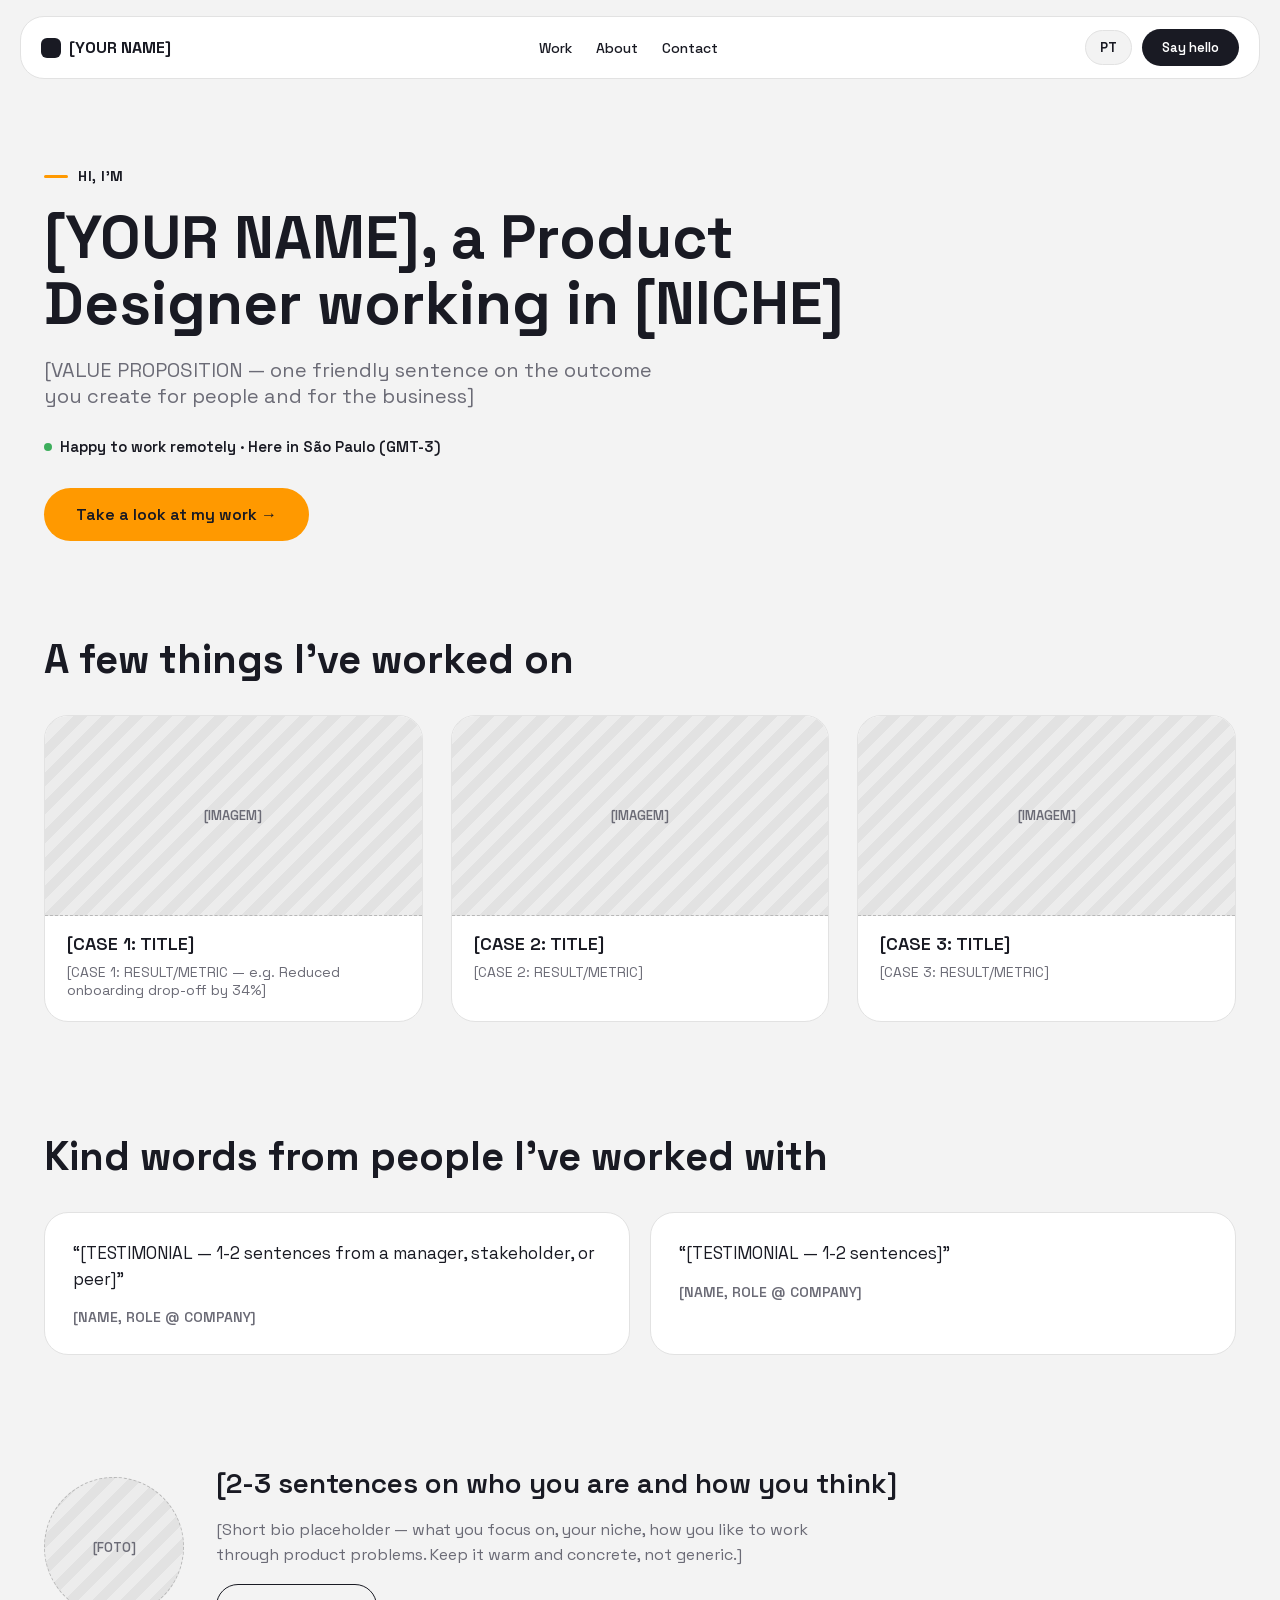
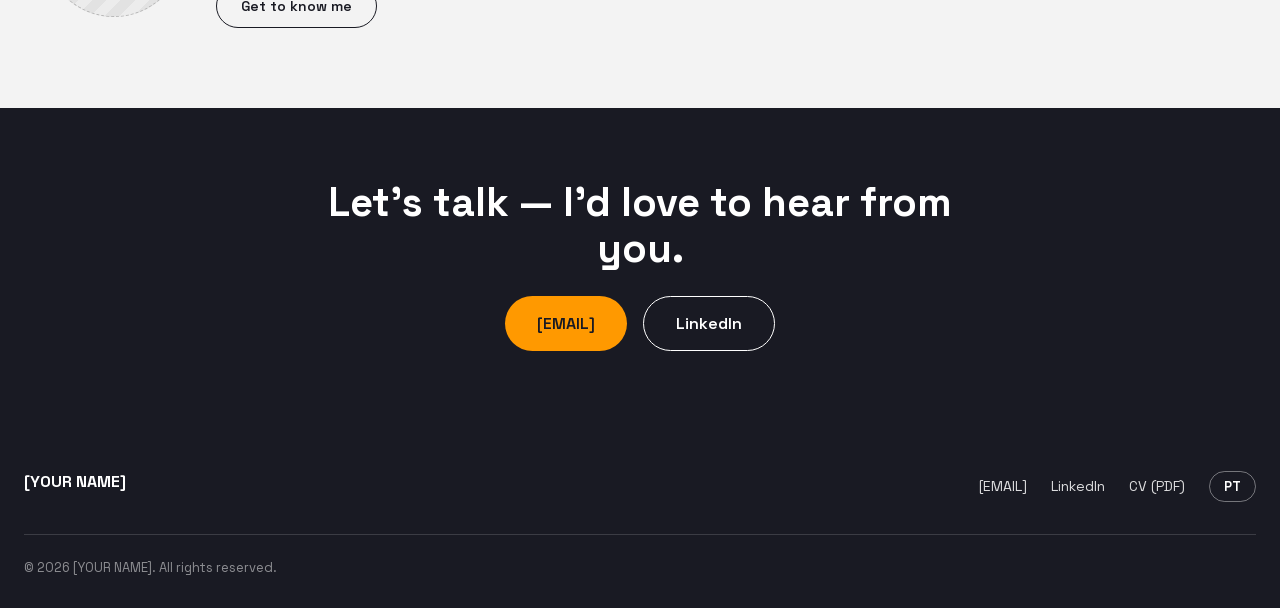
==== commit acd9e860: "Reconcile case-card/skeleton sizing and compose with DS card component index.html and work.html rend" ====
--- a/index.html
+++ b/index.html
@@ -12,6 +12,7 @@
 <title>Home</title>
 <link rel="stylesheet" href="assets/ds-tokens.css">
 <link rel="stylesheet" href="assets/ds-components.css">
+<link rel="stylesheet" href="assets/site-components.css">
 <style>
   @font-face {
     font-family: 'Space Grotesk';
@@ -138,27 +139,6 @@
 
   .section { max-width: 1240px; margin: 0 auto; padding: 32px 24px 80px; }
   .section h2 { font: var(--text-h2); margin: 0 0 32px; }
-
-  .cases-grid { display: grid; grid-template-columns: repeat(auto-fit, minmax(280px, 1fr)); gap: 24px; }
-  .case-card {
-    text-decoration: none; color: var(--color-dark); display: flex; flex-direction: column; gap: 14px;
-    background: var(--color-white); border: 1px solid var(--color-border); border-radius: var(--radius-lg);
-    overflow: hidden; padding-bottom: 20px;
-    transition: transform var(--duration-base) var(--ease-out), box-shadow var(--duration-base) var(--ease-out);
-  }
-  .case-card:hover { transform: translateY(-6px); box-shadow: var(--shadow-lg); text-decoration: none; color: var(--color-dark); }
-  .case-card .ph-box { height: 180px; border-radius: 20px 20px 0 0; border-width: 0 0 1px 0; }
-  .case-card-body { padding: 0 20px; display: flex; flex-direction: column; gap: 8px; }
-  .case-card-title { font-size: 17px; font-weight: 600; }
-  .case-card-result { font-size: 14px; color: var(--color-text-muted); }
-
-  .skel { border-radius: 8px; background: linear-gradient(90deg, var(--color-light) 25%, #ebebeb 37%, var(--color-light) 63%); background-size: 400% 100%; animation: shimmer 1.4s ease infinite; }
-  @keyframes shimmer { 0% { background-position: 100% 50%; } 100% { background-position: 0 50%; } }
-  .skeleton-card { background: var(--color-white); border: 1px solid var(--color-border); border-radius: var(--radius-lg); overflow: hidden; padding-bottom: 20px; }
-  .skeleton-card .skel-cover { height: 180px; border-radius: 0; }
-  .skeleton-card-body { padding: 18px 20px 0; display: flex; flex-direction: column; gap: 10px; }
-  .skeleton-card .skel-line-1 { height: 13px; width: 60%; }
-  .skeleton-card .skel-line-2 { height: 10px; width: 90%; }
 
   .proof-grid { display: grid; grid-template-columns: repeat(auto-fit, minmax(280px, 1fr)); gap: 20px; }
   .testimonial {
@@ -415,7 +395,7 @@
     grid.setAttribute('aria-busy', 'false');
     CASES[state.lang].forEach(function (c) {
       var a = document.createElement('a');
-      a.className = 'case-card';
+      a.className = 'case-card card card-outline';
       a.href = c.href;
       a.innerHTML = '<div class="ph-box" role="img" data-hero="true" aria-label="' + c.imgAlt + '">[IMAGEM]</div>' +
         '<div class="case-card-body"><span class="case-card-title">' + c.title + '</span><span class="case-card-result">' + c.result + '</span></div>';
--- a/assets/site-components.css
+++ b/assets/site-components.css
@@ -0,0 +1,32 @@
+/* Extensoes autorais do portfolio que compoem com classes do DS (assets/ds-components.css).
+   Nao vem do submodulo design-system/ — nao sobrescrever ao resincronizar o DS. */
+
+.cases-grid { display: grid; grid-template-columns: repeat(auto-fit, minmax(300px, 1fr)); gap: 28px; }
+
+/* .case-card compoe com "card card-outline" do DS: usa de la o hover (translateY + shadow-lg)
+   e o fundo/borda; aqui so o que o .card generico do DS nao cobre (o card do DS nao tem slot
+   de imagem de capa, entao overflow/padding assimetrico ficam por conta do portfolio). */
+.case-card {
+  text-decoration: none; overflow: hidden;
+  border-radius: var(--radius-lg); padding: 0 0 22px; gap: 16px;
+}
+.case-card:hover { text-decoration: none; color: var(--color-dark); }
+.case-card .ph-box { height: 200px; border-radius: 20px 20px 0 0; border-width: 0 0 1px 0; }
+.case-card-body { padding: 0 22px; display: flex; flex-direction: column; gap: 8px; }
+.case-card-title { font-size: 18px; font-weight: 600; }
+.case-card-result { font-size: 14px; color: var(--color-text-muted); }
+
+/* Skeleton do case-card: forma propria (capa + 2 linhas), sem equivalente no DS,
+   mas usa os tokens de duracao/easing do DS no shimmer. */
+.skel {
+  border-radius: 8px;
+  background: linear-gradient(90deg, var(--color-light) 25%, #ebebeb 37%, var(--color-light) 63%);
+  background-size: 400% 100%;
+  animation: shimmer 1.4s var(--ease-in-out) infinite;
+}
+@keyframes shimmer { 0% { background-position: 100% 50%; } 100% { background-position: 0 50%; } }
+.skeleton-card { background: var(--color-white); border: 1px solid var(--color-border); border-radius: var(--radius-lg); overflow: hidden; padding-bottom: 22px; }
+.skeleton-card .skel-cover { height: 200px; border-radius: 0; }
+.skeleton-card-body { padding: 20px 22px 0; display: flex; flex-direction: column; gap: 10px; }
+.skeleton-card .skel-line-1 { height: 14px; width: 60%; }
+.skeleton-card .skel-line-2 { height: 10px; width: 90%; }
